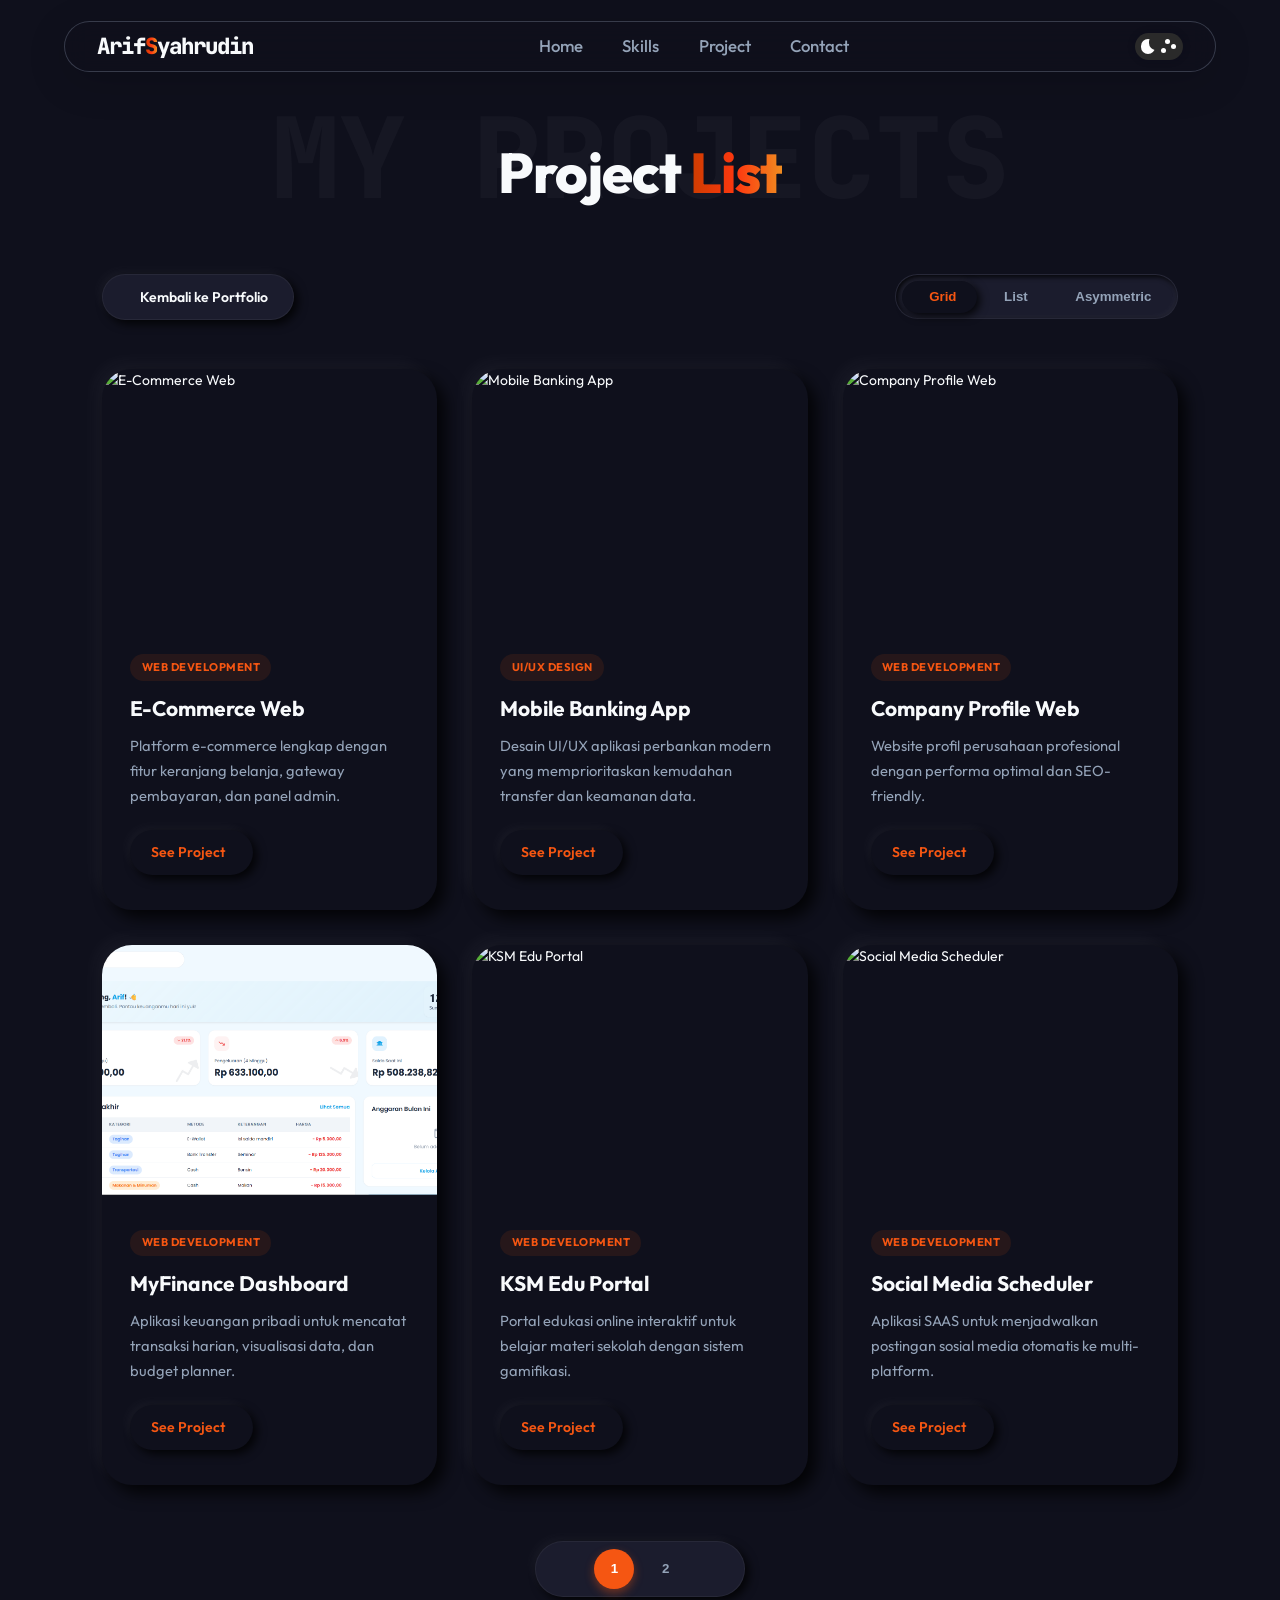
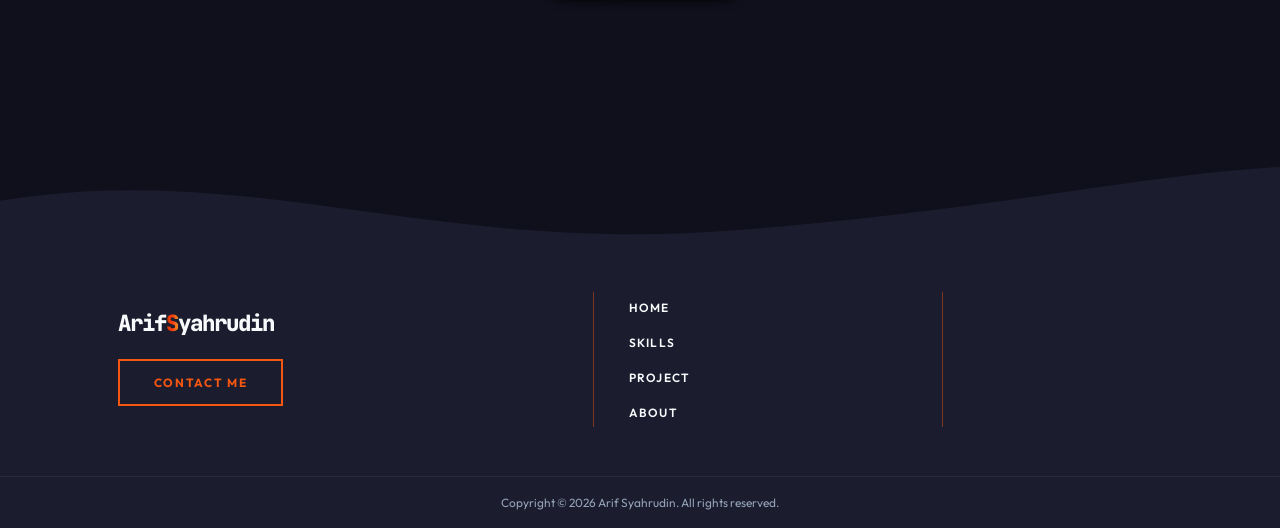
==== projects.html @ 69c74239 "ui: update footer, contact form, tooltips, and projects layout" ====
<!doctype html>
<html lang="en">
  <head>
    <meta charset="UTF-8" />
    <meta name="viewport" content="width=device-width, initial-scale=1.0" />
    <link rel="stylesheet" href="css/style.css" />
    <script src="https://unpkg.com/@phosphor-icons/web"></script>
    <title>ArifSyahrudin - All Projects</title>
  </head>
  <body>
    <header class="header page-header">
      <h1 class="logo"><a href="index.html">Arif<span>S</span>yahrudin</a></h1>
      <nav class="navigasi">
        <ul>
          <li><a href="index.html">Home</a></li>
          <li><a href="index.html#skills">Skills</a></li>
          <li><a href="projects.html">Project</a></li>
          <li><a href="index.html#contact">Contact</a></li>
        </ul>
      </nav>
      <div class="header-actions">
        <label class="switch">
          <input id="theme-toggle" type="checkbox" />
          <span class="slider">
            <div class="star star_1"></div>
            <div class="star star_2"></div>
            <div class="star star_3"></div>
            <svg viewBox="0 0 16 16" class="cloud_1 cloud">
              <path
                transform="matrix(.77976 0 0 .78395-299.99-418.63)"
                fill="#fff"
                d="m391.84 540.91c-.421-.329-.949-.524-1.523-.524-1.351 0-2.451 1.084-2.485 2.435-1.395.526-2.388 1.88-2.388 3.466 0 1.874 1.385 3.423 3.182 3.667v.034h12.73v-.006c1.775-.104 3.182-1.584 3.182-3.395 0-1.747-1.309-3.186-2.994-3.379.007-.106.011-.214.011-.322 0-2.707-2.271-4.901-5.072-4.901-2.073 0-3.856 1.202-4.643 2.925"
              ></path>
            </svg>
          </span>
        </label>
        <label class="hamburger-switch" id="mobile-menu">
          <input type="checkbox" id="hamburger-checkbox" />
          <span class="wrapper">
            <span class="row">
              <span class="dot"></span>
              <span class="dot"></span>
            </span>
            <span class="row row-bottom">
              <span class="dot"></span>
              <span class="dot"></span>
            </span>
            <span class="row-vertical">
              <span class="dot"></span>
              <span class="dot middle-dot"></span>
              <span class="dot"></span>
            </span>
            <span class="row-horizontal">
              <span class="dot"></span>
              <span class="dot middle-dot-horizontal"></span>
              <span class="dot"></span>
            </span>
          </span>
        </label>
      </div>
    </header>

    <main class="main page-main">
      <section class="projects-page-section">
        <div class="title projects-page">
          <h1>My Projects</h1>
          <h3 class="titles">Project <span>List</span></h3>
        </div>

        <div class="projects-controls">
          <a href="index.html#project" class="btn-back">
            <i class="ph ph-arrow-left"></i>
            <span>Kembali ke Portfolio</span>
          </a>
          
          <div class="layout-toggles">
            <button class="btn-toggle active" data-layout="grid" title="Grid View">
              <i class="ph ph-squares-four"></i>
              <span>Grid</span>
            </button>
            <button class="btn-toggle" data-layout="list" title="List View">
              <i class="ph ph-list"></i>
              <span>List</span>
            </button>
            <button class="btn-toggle" data-layout="asymmetric" title="Asymmetric Explore View">
              <i class="ph ph-grid-nine"></i>
              <span>Asymmetric</span>
            </button>
          </div>
        </div>

        <!-- Projects container -->
        <div class="projects-display grid-layout" id="projects-container">
          <!-- Dynamically generated projects cards -->
        </div>

        <!-- Pagination -->
        <div class="pagination-container">
          <div class="pagination" id="pagination">
            <!-- Dynamically generated pagination links -->
          </div>
        </div>
      </section>
    </main>

    <footer class="site-footer">
      <div class="footer-wave" aria-hidden="true">
        <svg viewBox="0 0 1440 120" preserveAspectRatio="none">
          <path d="M0,45 C280,-10 480,115 820,85 C1120,58 1280,10 1440,0 L1440,120 L0,120 Z"></path>
        </svg>
      </div>
      <div class="footer-container">
        <div class="footer-brand-col">
          <a href="index.html#jumbotron" class="footer-brand">Arif<span>S</span>yahrudin</a>
          <a href="index.html#contact" class="footer-cta">Contact Me</a>
        </div>

        <div class="footer-nav-col">
          <ul class="footer-nav">
            <li><a href="index.html#jumbotron">Home</a></li>
            <li><a href="index.html#skills">Skills</a></li>
            <li><a href="index.html#project">Project</a></li>
            <li><a href="index.html#about">About</a></li>
          </ul>
        </div>

        <div class="footer-social-col">
          <ul class="footer-socials">
            <li>
              <a href="https://www.instagram.com/arifsyhrdn/" target="_blank" rel="noopener noreferrer" aria-label="Instagram">
                <i class="ph ph-instagram-logo"></i>
              </a>
            </li>
            <li>
              <a href="https://www.linkedin.com/in/muhammad-arif-syahrudin/" target="_blank" rel="noopener noreferrer" aria-label="LinkedIn">
                <i class="ph ph-linkedin-logo"></i>
              </a>
            </li>
            <li>
              <a href="https://github.com/madin05" target="_blank" rel="noopener noreferrer" aria-label="GitHub">
                <i class="ph ph-github-logo"></i>
              </a>
            </li>
          </ul>
        </div>
      </div>
      <div class="footer-bottom">
        <p>Copyright &copy; 2026 Arif Syahrudin. All rights reserved.</p>
      </div>
    </footer>

    <script src="js/projects.js"></script>
    <script>
      // Sync dark mode toggle
      const themeToggle = document.getElementById('theme-toggle');
      const root = document.documentElement;
      
      // Load saved theme
      const savedTheme = localStorage.getItem('theme');
      if (savedTheme === 'light') {
        root.classList.add('light-mode');
        themeToggle.checked = true;
      }
      
      themeToggle.addEventListener('change', () => {
        if (themeToggle.checked) {
          root.classList.add('light-mode');
          localStorage.setItem('theme', 'light');
        } else {
          root.classList.remove('light-mode');
          localStorage.setItem('theme', 'dark');
        }
      });
    </script>
  </body>
</html>
---- css/style.css ----
@import url("https://fonts.googleapis.com/css2?family=JetBrains+Mono:wght@400;700&family=Outfit:wght@300;400;500;600;700;800&display=swap");

@import "modules/base.css";
@import "modules/header.css";
@import "modules/components.css";
@import "modules/hero.css";
@import "modules/about.css";
@import "modules/skills.css";
@import "modules/projects.css";
@import "modules/contact.css";
@import "modules/footer.css";
@import "modules/responsive.css";
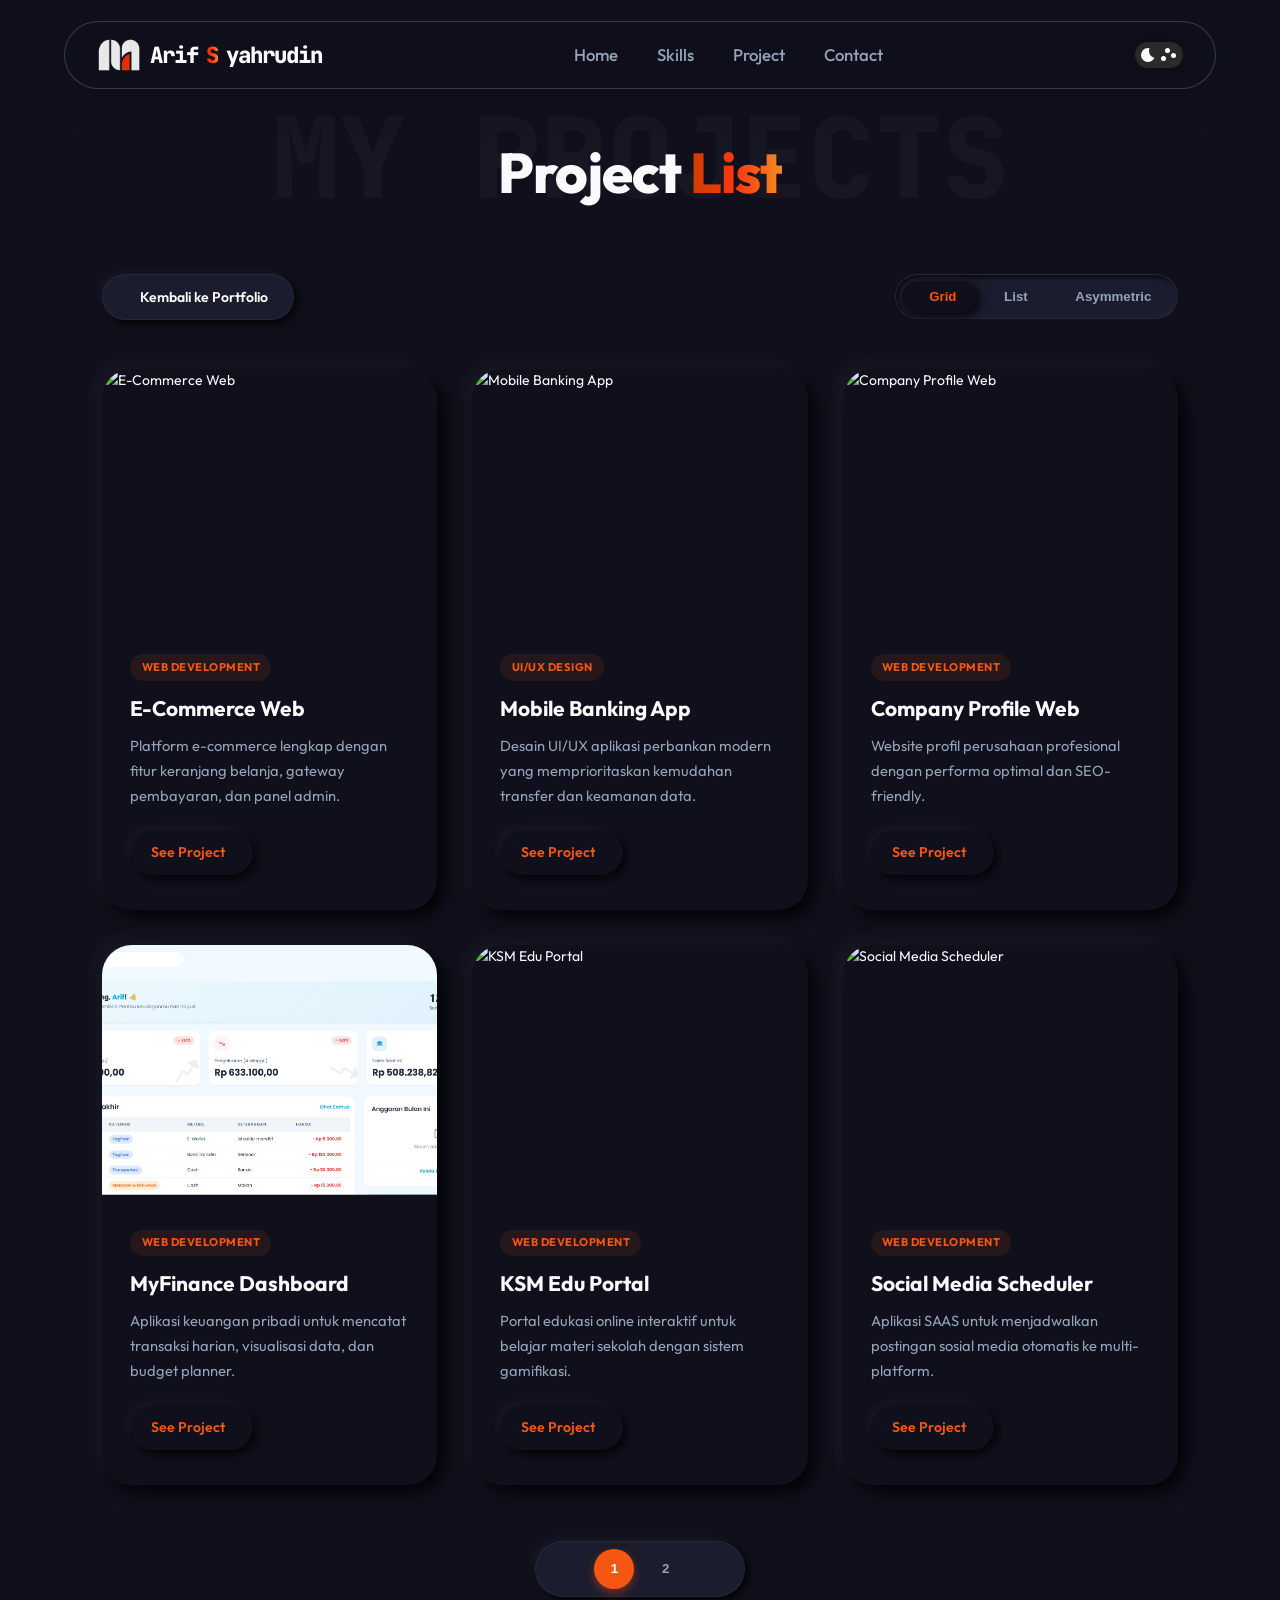
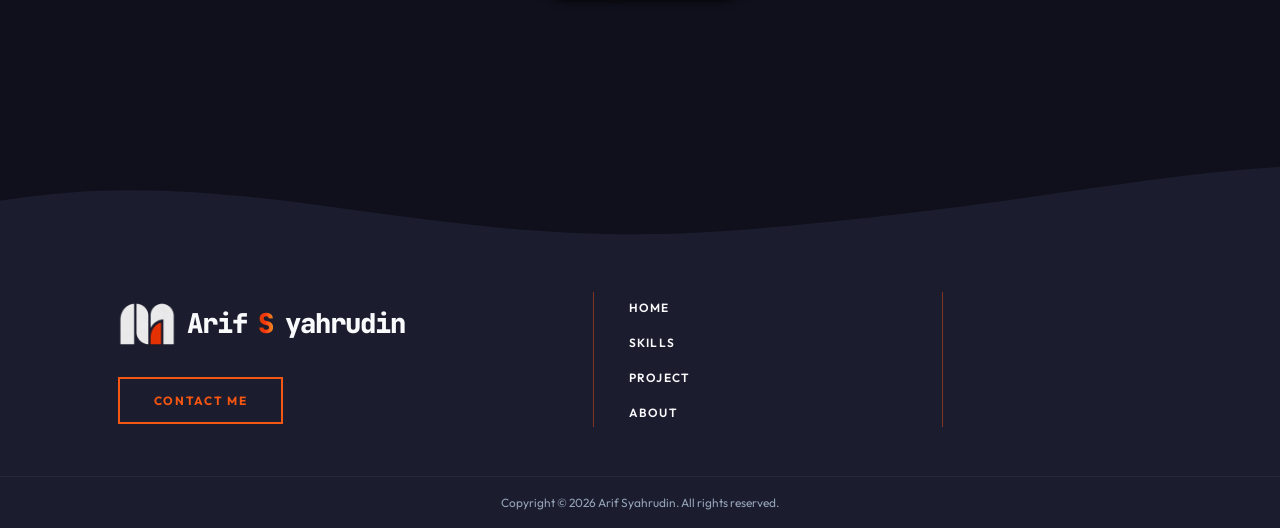
==== commit 74417e16: "ui: add theme-aware brand logos, favicon, and desktop-only rocket" ====
--- a/projects.html
+++ b/projects.html
@@ -5,11 +5,19 @@
     <meta name="viewport" content="width=device-width, initial-scale=1.0" />
     <link rel="stylesheet" href="css/style.css" />
     <script src="https://unpkg.com/@phosphor-icons/web"></script>
+    <link rel="icon" type="image/png" href="assets/logo-dark.png" />
+    <link rel="apple-touch-icon" href="assets/logo-dark.png" />
     <title>ArifSyahrudin - All Projects</title>
   </head>
   <body>
     <header class="header page-header">
-      <h1 class="logo"><a href="index.html">Arif<span>S</span>yahrudin</a></h1>
+      <h1 class="logo">
+        <a href="index.html">
+          <img src="assets/logo-dark.png" alt="ArifSyahrudin Logo" class="brand-logo logo-dark" />
+          <img src="assets/logo-light.png" alt="ArifSyahrudin Logo" class="brand-logo logo-light" />
+          Arif<span>S</span>yahrudin
+        </a>
+      </h1>
       <nav class="navigasi">
         <ul>
           <li><a href="index.html">Home</a></li>
@@ -111,7 +119,11 @@
       </div>
       <div class="footer-container">
         <div class="footer-brand-col">
-          <a href="index.html#jumbotron" class="footer-brand">Arif<span>S</span>yahrudin</a>
+          <a href="index.html#jumbotron" class="footer-brand">
+            <img src="assets/logo-dark.png" alt="ArifSyahrudin Logo" class="brand-logo logo-dark" />
+            <img src="assets/logo-light.png" alt="ArifSyahrudin Logo" class="brand-logo logo-light" />
+            Arif<span>S</span>yahrudin
+          </a>
           <a href="index.html#contact" class="footer-cta">Contact Me</a>
         </div>
 
